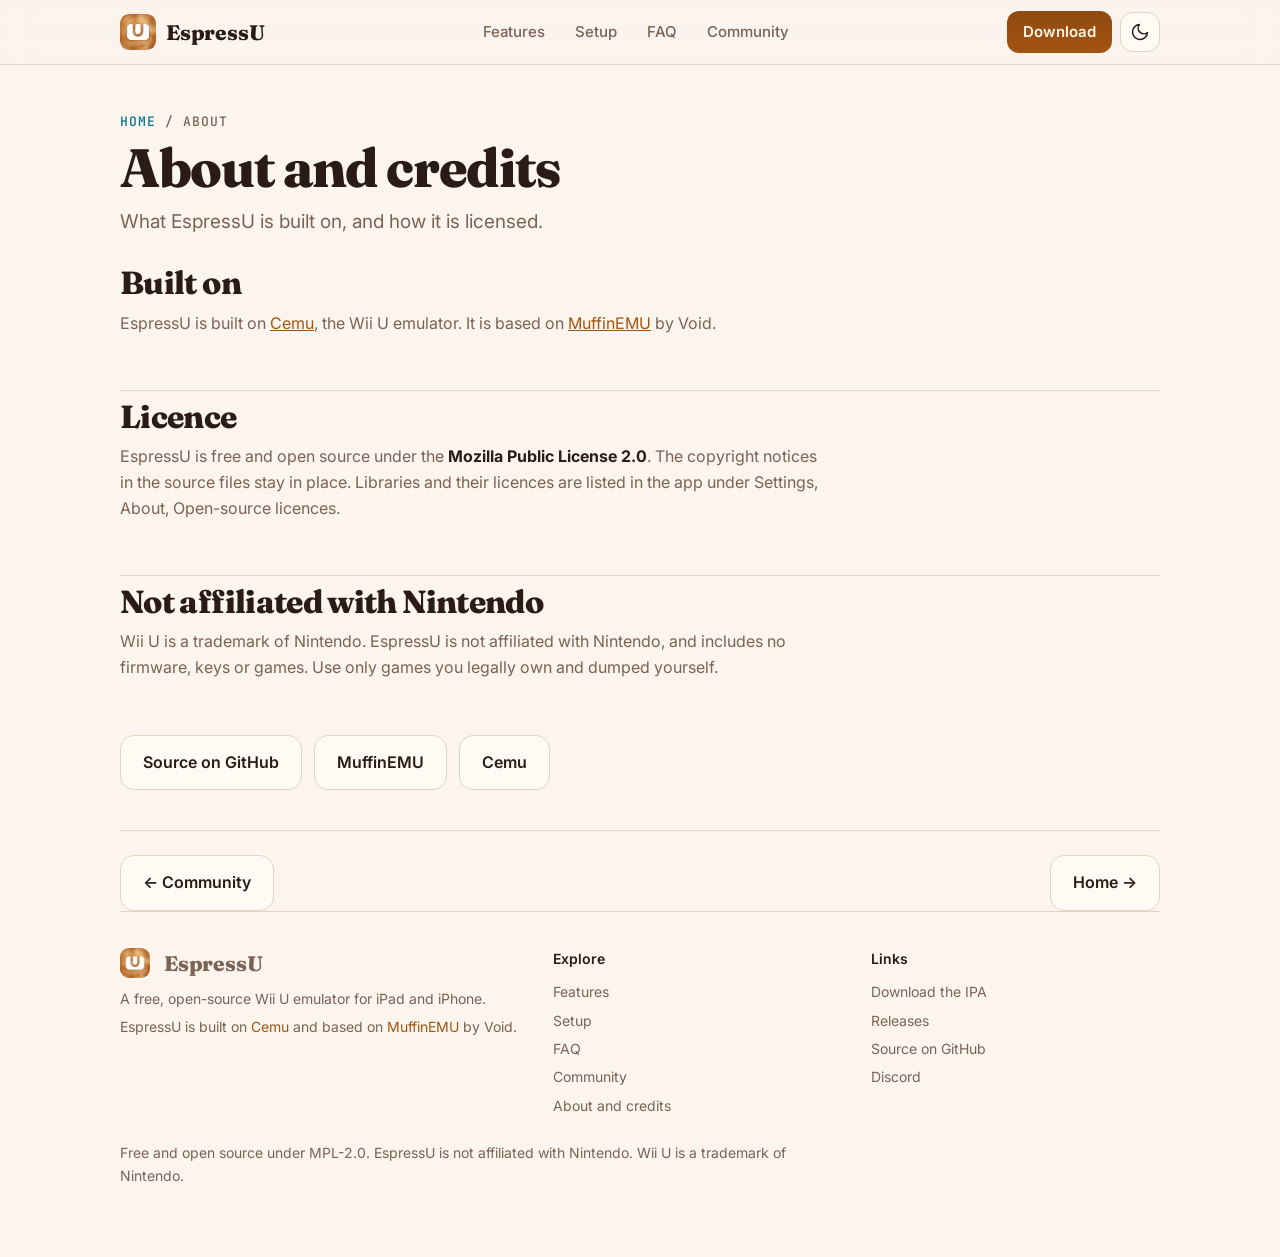
==== about.html @ 50a2adeb "EspressU website: six static pages Co-authored-by: Void <muffinemu.dev@gmail.com>" ====
<!doctype html>
<html lang="en">
<head>
<meta charset="utf-8">
<meta name="viewport" content="width=device-width, initial-scale=1, viewport-fit=cover">
<title>About and credits - EspressU</title>
<link rel="icon" href="assets/icon.png">
<meta name="description" content="What EspressU is built on, its licence, and credits.">
<meta property="og:title" content="About and credits - EspressU"><meta property="og:description" content="What EspressU is built on, its licence, and credits."><meta property="og:image" content="assets/icon.png"><meta property="og:image:alt" content="The EspressU app icon: a white Wii U logo on a swirl of coffee crema">
<link rel="preconnect" href="https://fonts.googleapis.com"><link rel="preconnect" href="https://fonts.gstatic.com" crossorigin>
<link href="https://fonts.googleapis.com/css2?family=Fraunces:opsz,wght@9..144,600;9..144,800&family=Inter:wght@400;500;600&family=JetBrains+Mono:wght@500&display=swap" rel="stylesheet">
<link rel="stylesheet" href="assets/style.css">
<script>try{var t=localStorage.getItem('espressu-theme');if(t)document.documentElement.setAttribute('data-theme',t)}catch(e){}</script>
</head>
<body>
<a class="skip" href="#main">Skip to content</a>
<header class="bar">
  <div class="bar-in">
    <a class="brand" href="index.html" aria-label="EspressU home"><img src="assets/icon.png" width="36" height="36" alt="">EspressU</a>
    <nav class="main" id="nav" aria-label="Main"><a href="features.html">Features</a><a href="setup.html">Setup</a><a href="faq.html">FAQ</a><a href="community.html">Community</a></nav>
    <div class="tools">
      <a class="get" href="https://github.com/EspressU/EspressU-Emu/releases/download/v1.0/EspressU-1.0.ipa" download>Download</a>
      <button class="icon-btn" id="theme" type="button" aria-label="Switch light or dark theme" title="Theme"><svg viewBox="0 0 24 24" width="20" height="20" fill="none" stroke="currentColor" stroke-width="1.8" stroke-linecap="round" stroke-linejoin="round" aria-hidden="true"><path d="M21 12.8A9 9 0 1 1 11.2 3a7 7 0 0 0 9.8 9.8z"/></svg></button>
      <button class="icon-btn burger" id="burger" type="button" aria-label="Open menu" aria-expanded="false" aria-controls="nav"><svg viewBox="0 0 24 24" width="20" height="20" fill="none" stroke="currentColor" stroke-width="1.8" stroke-linecap="round" stroke-linejoin="round" aria-hidden="true"><path d="M4 7h16M4 12h16M4 17h16"/></svg></button>
    </div>
  </div>
  <div class="progress" id="progress"></div>
</header>
<div class="wrap">
<main id="main">
<div class="page-hero"><div class="crumb"><a href="index.html">Home</a> / About</div><h1>About and credits</h1><p class="lead" style="margin:0">What EspressU is built on, and how it is licensed.</p></div>
<div class="prose"><section class="block" style="border:0;padding-top:0"><h2>Built on</h2>
<p>EspressU is built on <a href="https://github.com/cemu-project/Cemu" style="color:var(--crema)">Cemu</a>, the Wii U emulator. It is based on <a href="https://github.com/MuffinEMU/Muffin-EMU" style="color:var(--crema)">MuffinEMU</a> by Void.</p></section>
<section class="block"><h2>Licence</h2>
<p>EspressU is free and open source under the <strong>Mozilla Public License 2.0</strong>. The copyright notices in the source files stay in place. Libraries and their licences are listed in the app under Settings, About, Open-source licences.</p></section>
<section class="block"><h2>Not affiliated with Nintendo</h2>
<p>Wii U is a trademark of Nintendo. EspressU is not affiliated with Nintendo, and includes no firmware, keys or games. Use only games you legally own and dumped yourself.</p></section>
<div class="cta"><a class="btn alt" href="https://github.com/EspressU/EspressU-Emu">Source on GitHub</a><a class="btn alt" href="https://github.com/MuffinEMU/Muffin-EMU">MuffinEMU</a><a class="btn alt" href="https://github.com/cemu-project/Cemu">Cemu</a></div>
<div class="next"><a class="btn alt" href="community.html">&larr; Community</a><a class="btn alt" href="index.html">Home &rarr;</a></div></div>
</main>
<footer>
  <div class="foot-grid">
    <div><a class="brand" href="index.html" style="margin-bottom:10px"><img src="assets/icon.png" width="30" height="30" alt="">EspressU</a>
      <p>A free, open-source Wii U emulator for iPad and iPhone.</p>
      <p>EspressU is built on <a href="https://github.com/cemu-project/Cemu">Cemu</a> and based on <a href="https://github.com/MuffinEMU/Muffin-EMU">MuffinEMU</a> by Void.</p></div>
    <div><p class="ft">Explore</p><a href="features.html">Features</a><a href="setup.html">Setup</a><a href="faq.html">FAQ</a><a href="community.html">Community</a><a href="about.html">About and credits</a></div>
    <div><p class="ft">Links</p><a href="https://github.com/EspressU/EspressU-Emu/releases/download/v1.0/EspressU-1.0.ipa" download>Download the IPA</a><a href="https://github.com/EspressU/EspressU-Emu/releases">Releases</a><a href="https://github.com/EspressU/EspressU-Emu">Source on GitHub</a><a href="https://discord.gg/HPRJGXTEt8">Discord</a></div>
  </div>
  <p style="margin-top:22px">Free and open source under MPL-2.0. EspressU is not affiliated with Nintendo. Wii U is a trademark of Nintendo.</p>
</footer>
</div>
<a class="icon-btn top" id="totop" href="#main" aria-label="Back to top"><svg viewBox="0 0 24 24" width="20" height="20" fill="none" stroke="currentColor" stroke-width="1.8" stroke-linecap="round" stroke-linejoin="round" aria-hidden="true"><path d="M6 15l6-6 6 6"/></svg></a>
<div class="toast" id="toast" role="status" aria-live="polite"></div>
<script src="assets/site.js"></script>
</body>
</html>
---- assets/style.css ----
:root{
  --bg:#1a1210; --bg2:#231916; --card:#2b201c; --line:#3d2e28;
  --fg:#f6ece3; --muted:#bfa99b; --crema:#e8a766; --crema2:#f4c48d; --blue:#35c3f0; --blue-d:#0b2a36;
  --glass:rgba(26,18,16,.78); --radius:18px; --ok:#7bd88f; --on:#2a1608;
}
@media (prefers-color-scheme: light){
  :root:not([data-theme="dark"]){
    --bg:#fbf5ee; --bg2:#f3e8db; --card:#fffaf4; --line:#e4d3c1;
    --fg:#2a1b14; --muted:#7a6254; --crema:#a35512; --crema2:#8f4a10; --blue:#08708f; --blue-d:#dff4fb;
    --glass:rgba(251,245,238,.82); --ok:#1f8a3b; --on:#fff6ea;
  }
}
:root[data-theme="light"]{
  --bg:#fbf5ee; --bg2:#f3e8db; --card:#fffaf4; --line:#e4d3c1;
  --fg:#2a1b14; --muted:#7a6254; --crema:#a35512; --crema2:#8f4a10; --blue:#08708f; --blue-d:#dff4fb;
  --glass:rgba(251,245,238,.82); --ok:#1f8a3b; --on:#fff6ea;
}
*{box-sizing:border-box}
html{scroll-behavior:smooth;scroll-padding-top:84px}
@media (prefers-reduced-motion: reduce){html{scroll-behavior:auto}*{animation:none!important;transition:none!important}}
body{margin:0;background:var(--bg);color:var(--fg);font:16px/1.6 Inter,system-ui,sans-serif;
  padding-left:max(16px,env(safe-area-inset-left,0px));padding-right:max(16px,env(safe-area-inset-right,0px));}
a{color:inherit}
:focus-visible{outline:3px solid var(--blue);outline-offset:3px;border-radius:8px}
.wrap{max-width:1040px;margin:0 auto}
.skip{position:absolute;left:-999px;top:8px;background:var(--crema);color:var(--on);padding:8px 14px;border-radius:10px;z-index:50}
.skip:focus{left:8px}

/* header */
.bar{position:sticky;top:0;z-index:40;margin:0 calc(50% - 50vw);padding:0 max(16px,calc(50vw - 520px));background:var(--glass);
  backdrop-filter:saturate(1.4) blur(14px);-webkit-backdrop-filter:saturate(1.4) blur(14px);border-bottom:1px solid var(--line)}
.bar-in{display:flex;align-items:center;justify-content:space-between;gap:12px;height:64px}
.progress{position:absolute;left:0;bottom:-1px;height:2px;width:0;background:linear-gradient(90deg,var(--blue),var(--crema))}
.brand{display:flex;align-items:center;gap:10px;font:800 21px Fraunces,Georgia,serif;text-decoration:none;letter-spacing:-.01em}
.brand img{border-radius:9px}
nav.main{display:flex;gap:4px;align-items:center}
nav.main a{padding:8px 13px;border-radius:999px;text-decoration:none;color:var(--muted);font-weight:500;font-size:15px;transition:background .15s,color .15s}
nav.main a:hover{background:var(--bg2);color:var(--fg)}
nav.main a[aria-current="true"]{background:var(--bg2);color:var(--fg)}
.tools{display:flex;gap:8px;align-items:center}
.icon-btn{width:40px;height:40px;border-radius:12px;border:1px solid var(--line);background:var(--card);color:var(--fg);display:grid;place-items:center;cursor:pointer}
.icon-btn:hover{border-color:var(--blue)}
.burger{display:none}
.get{display:inline-flex;align-items:center;padding:9px 16px;border-radius:12px;font-weight:600;font-size:15px;text-decoration:none;
  background:linear-gradient(180deg,var(--crema2),var(--crema));color:var(--on)}
.get:hover{filter:brightness(1.06)}

/* hero */
.hero{display:grid;grid-template-columns:1.1fr .9fr;gap:40px;align-items:center;padding:56px 0 64px}
.hero>*{min-width:0}
.eyebrow{font:500 13px 'JetBrains Mono',monospace;letter-spacing:.12em;text-transform:uppercase;color:var(--blue)}
h1{font:800 clamp(38px,6.4vw,68px)/1.02 Fraunces,Georgia,serif;letter-spacing:-.025em;margin:14px 0 18px;text-wrap:balance}
h1 em{font-style:normal;color:var(--crema)}
.lead{font-size:19px;color:var(--muted);max-width:34em;margin:0 0 26px}
.cta{display:flex;gap:12px;flex-wrap:wrap}
.btn{display:inline-flex;align-items:center;gap:8px;padding:14px 22px;border-radius:14px;font-weight:600;text-decoration:none;border:1px solid var(--line);cursor:pointer;font:inherit;font-weight:600;color:inherit;background:none}
.btn.main{background:linear-gradient(180deg,var(--crema2),var(--crema));color:var(--on);border-color:transparent;box-shadow:0 10px 30px -12px var(--crema)}
.btn.main:hover{filter:brightness(1.06)}
.btn.alt{background:var(--card)}
.btn.alt:hover{border-color:var(--blue)}
.pills{display:flex;gap:8px;flex-wrap:wrap;margin-top:24px}
.pill{font:500 13px 'JetBrains Mono',monospace;padding:6px 12px;border-radius:999px;background:var(--bg2);border:1px solid var(--line);color:var(--muted)}
.art{position:relative;aspect-ratio:1/1;max-width:100%;display:grid;place-items:center}
.art::before{content:"";position:absolute;inset:4%;border-radius:50%;background:radial-gradient(circle,var(--blue-d),transparent 68%)}
.art img{position:relative;width:70%;height:auto;border-radius:22%;box-shadow:0 30px 80px -20px rgba(232,167,102,.55);transition:transform .4s}
.art:hover img{transform:rotate(-3deg) scale(1.03)}

/* quick path */
.quick{display:grid;grid-template-columns:repeat(3,1fr);gap:12px;margin:0 0 8px}
.quick a{display:flex;gap:14px;align-items:center;padding:16px 18px;border:1px solid var(--line);border-radius:var(--radius);background:var(--card);text-decoration:none;transition:border-color .15s,transform .15s}
.quick a:hover{border-color:var(--blue);transform:translateY(-2px)}
.quick b{font-weight:600}
.quick span span{display:block;color:var(--muted);font-size:14px}
.quick .num{display:grid;color:var(--on)}
.num{flex:none;width:36px;height:36px;border-radius:50%;background:var(--crema);color:var(--on);display:grid;place-items:center;font:800 16px Fraunces,serif}

section{padding:60px 0;border-top:1px solid var(--line)}
section.first{border-top:0}
h2{font:800 clamp(28px,4.5vw,40px)/1.1 Fraunces,Georgia,serif;letter-spacing:-.02em;margin:0 0 10px;text-wrap:balance}
.sub{color:var(--muted);margin:0 0 30px;max-width:40em}
.grid{display:grid;grid-template-columns:repeat(auto-fit,minmax(230px,1fr));gap:16px}
.card{background:var(--card);border:1px solid var(--line);border-radius:var(--radius);padding:22px}
.card h3,.card h2{margin:0 0 6px;font:600 18px Inter,sans-serif;letter-spacing:0}
.card p{margin:0;color:var(--muted);font-size:15px}
.ico{width:44px;height:44px;border-radius:12px;display:grid;place-items:center;background:var(--blue-d);color:var(--blue);margin-bottom:14px}
.note{margin-top:22px;padding:16px 20px;border-radius:var(--radius);background:var(--blue-d);border:1px solid var(--line);font-size:15px}

/* setup checklist */
.setup-head{display:flex;align-items:end;justify-content:space-between;gap:16px;flex-wrap:wrap;margin-bottom:6px}
.meter{display:flex;align-items:center;gap:12px;color:var(--muted);font-size:14px}
.meter-bar{width:160px;height:8px;border-radius:99px;background:var(--bg2);overflow:hidden;border:1px solid var(--line)}
.meter-bar i{display:block;height:100%;width:0;background:linear-gradient(90deg,var(--blue),var(--ok));transition:width .3s}
ol.steps{list-style:none;margin:0;padding:0;display:grid;gap:12px}
ol.steps li{background:var(--card);border:1px solid var(--line);border-radius:var(--radius);padding:16px 18px;display:grid;grid-template-columns:auto 1fr auto;gap:14px;align-items:center;transition:border-color .2s,opacity .2s}
ol.steps li.done{opacity:.62;border-color:var(--ok)}
ol.steps li.done .t{text-decoration:line-through;text-decoration-color:var(--muted)}
.chk{appearance:none;width:30px;height:30px;border-radius:50%;border:2px solid var(--line);background:var(--bg2);cursor:pointer;display:grid;place-items:center;margin:0;flex:none}
.chk:checked{background:var(--ok);border-color:var(--ok)}
.chk:checked::after{content:"";width:8px;height:14px;border:solid #0d2514;border-width:0 3px 3px 0;transform:rotate(45deg) translate(-1px,-1px)}
.steps .t{font-weight:600;display:block}
.steps .d{color:var(--muted);font-size:15px}
.steps .act{display:flex;gap:8px;flex-wrap:wrap;justify-content:flex-end}
.mini{padding:8px 14px;border-radius:10px;border:1px solid var(--line);background:var(--bg2);font-weight:600;font-size:14px;text-decoration:none;color:inherit;cursor:pointer;font-family:inherit}
.mini:hover{border-color:var(--blue)}
.mini.dl{background:linear-gradient(180deg,var(--crema2),var(--crema));color:var(--on);border-color:transparent}
.reset{background:none;border:0;color:var(--muted);text-decoration:underline;cursor:pointer;font:inherit;font-size:14px;padding:0}

/* themes */
.chips{display:flex;flex-wrap:wrap;gap:8px}
.chip{padding:7px 14px;border-radius:999px;background:var(--card);border:1px solid var(--line);font-size:14px}

/* faq */
details{background:var(--card);border:1px solid var(--line);border-radius:var(--radius);padding:0 20px;margin-bottom:10px}
details[open]{border-color:var(--blue)}
summary{cursor:pointer;padding:16px 0;font-weight:600;list-style:none;display:flex;justify-content:space-between;gap:16px;align-items:center}
summary::-webkit-details-marker{display:none}
summary::after{content:"+";font:600 22px Inter;color:var(--blue);transition:transform .2s}
details[open] summary::after{transform:rotate(45deg)}
details p{margin:0 0 16px;color:var(--muted)}

.community{display:grid;grid-template-columns:1fr auto;gap:24px;align-items:center;background:var(--card);border:1px solid var(--line);border-radius:24px;padding:32px}
.community>*{min-width:0}
footer{padding:36px 0 64px;border-top:1px solid var(--line);color:var(--muted);font-size:14px}
footer p{margin:6px 0;max-width:48em}
footer a{color:var(--crema)}
.top{position:fixed;right:max(16px,env(safe-area-inset-right,0px));bottom:max(16px,env(safe-area-inset-bottom,0px));opacity:0;pointer-events:none;transition:opacity .2s;z-index:30}
.top.show{opacity:1;pointer-events:auto}
.toast{position:fixed;left:50%;bottom:24px;transform:translateX(-50%) translateY(20px);background:var(--fg);color:var(--bg);padding:10px 18px;border-radius:12px;font-size:14px;opacity:0;transition:.2s;z-index:60;pointer-events:none}
.toast.show{opacity:1;transform:translateX(-50%)}

@media (max-width:820px){
  nav.main{position:absolute;left:0;right:0;top:64px;flex-direction:column;align-items:stretch;padding:10px max(16px,env(safe-area-inset-left,0px)) 14px;background:var(--bg);border-bottom:1px solid var(--line);display:none}
  nav.main.open{display:flex}
  nav.main a{padding:12px 14px;font-size:16px}
  .burger{display:grid}
  .get{display:none}
  .hero{grid-template-columns:1fr;padding:32px 0 44px}
  .art{max-width:240px;margin:0 auto;order:-1}
  .quick{grid-template-columns:1fr}
  .community{grid-template-columns:1fr}
  ol.steps li{grid-template-columns:auto 1fr}
  ol.steps .act{grid-column:1/-1;justify-content:flex-start}
}

/* inner pages */
.page-hero{padding:48px 0 28px}
.crumb{font:500 13px 'JetBrains Mono',monospace;letter-spacing:.08em;text-transform:uppercase;color:var(--muted);margin-bottom:10px}
.crumb a{color:var(--blue);text-decoration:none}
.page-hero h1{font-size:clamp(34px,5.4vw,54px);margin:6px 0 12px}
.split{display:grid;grid-template-columns:220px 1fr;gap:40px;align-items:start}
.split>*{min-width:0}
.toc{position:sticky;top:90px;display:grid;gap:2px;font-size:15px}
.toc a{padding:7px 12px;border-radius:10px;color:var(--muted);text-decoration:none;border-left:2px solid var(--line)}
.toc a:hover{color:var(--fg);background:var(--bg2)}
.toc a[aria-current="true"]{color:var(--fg);border-left-color:var(--crema);background:var(--bg2)}
.block{padding:8px 0 40px}
.block h2{font-size:clamp(24px,3.4vw,32px);margin:0 0 10px}
.prose p{max-width:44em;color:var(--muted);margin:0 0 14px}
.prose ul{color:var(--muted);padding-left:20px;max-width:44em}
.prose li{margin:6px 0}
.prose strong{color:var(--fg)}
.cards3{display:grid;grid-template-columns:repeat(auto-fit,minmax(260px,1fr));gap:16px;margin:18px 0}
.next{display:flex;justify-content:space-between;gap:12px;flex-wrap:wrap;margin-top:40px;padding-top:24px;border-top:1px solid var(--line)}
.search{width:100%;max-width:460px;padding:12px 16px;border-radius:14px;border:1px solid var(--line);background:var(--card);color:var(--fg);font:inherit;margin-bottom:20px}
.empty{color:var(--muted);display:none}
.kbd{font:500 13px 'JetBrains Mono',monospace;background:var(--bg2);border:1px solid var(--line);border-radius:6px;padding:1px 7px}
.foot-grid{display:grid;grid-template-columns:1.4fr 1fr 1fr;gap:28px;align-items:start}
.foot-grid .ft{margin:0 0 8px;color:var(--fg);font-size:14px;font-weight:600}
.foot-grid a{display:block;color:var(--muted);text-decoration:none;padding:3px 0}
.foot-grid a:hover{color:var(--crema)}
.foot-grid p a{display:inline;padding:0;color:var(--crema)}
.foot-grid .brand{display:flex;padding:0;gap:14px}
@media (max-width:820px){.split{grid-template-columns:1fr}.toc{position:static;grid-auto-flow:column;overflow-x:auto;gap:6px}.toc a{border-left:0;border-bottom:2px solid var(--line);white-space:nowrap}.foot-grid{grid-template-columns:1fr}}
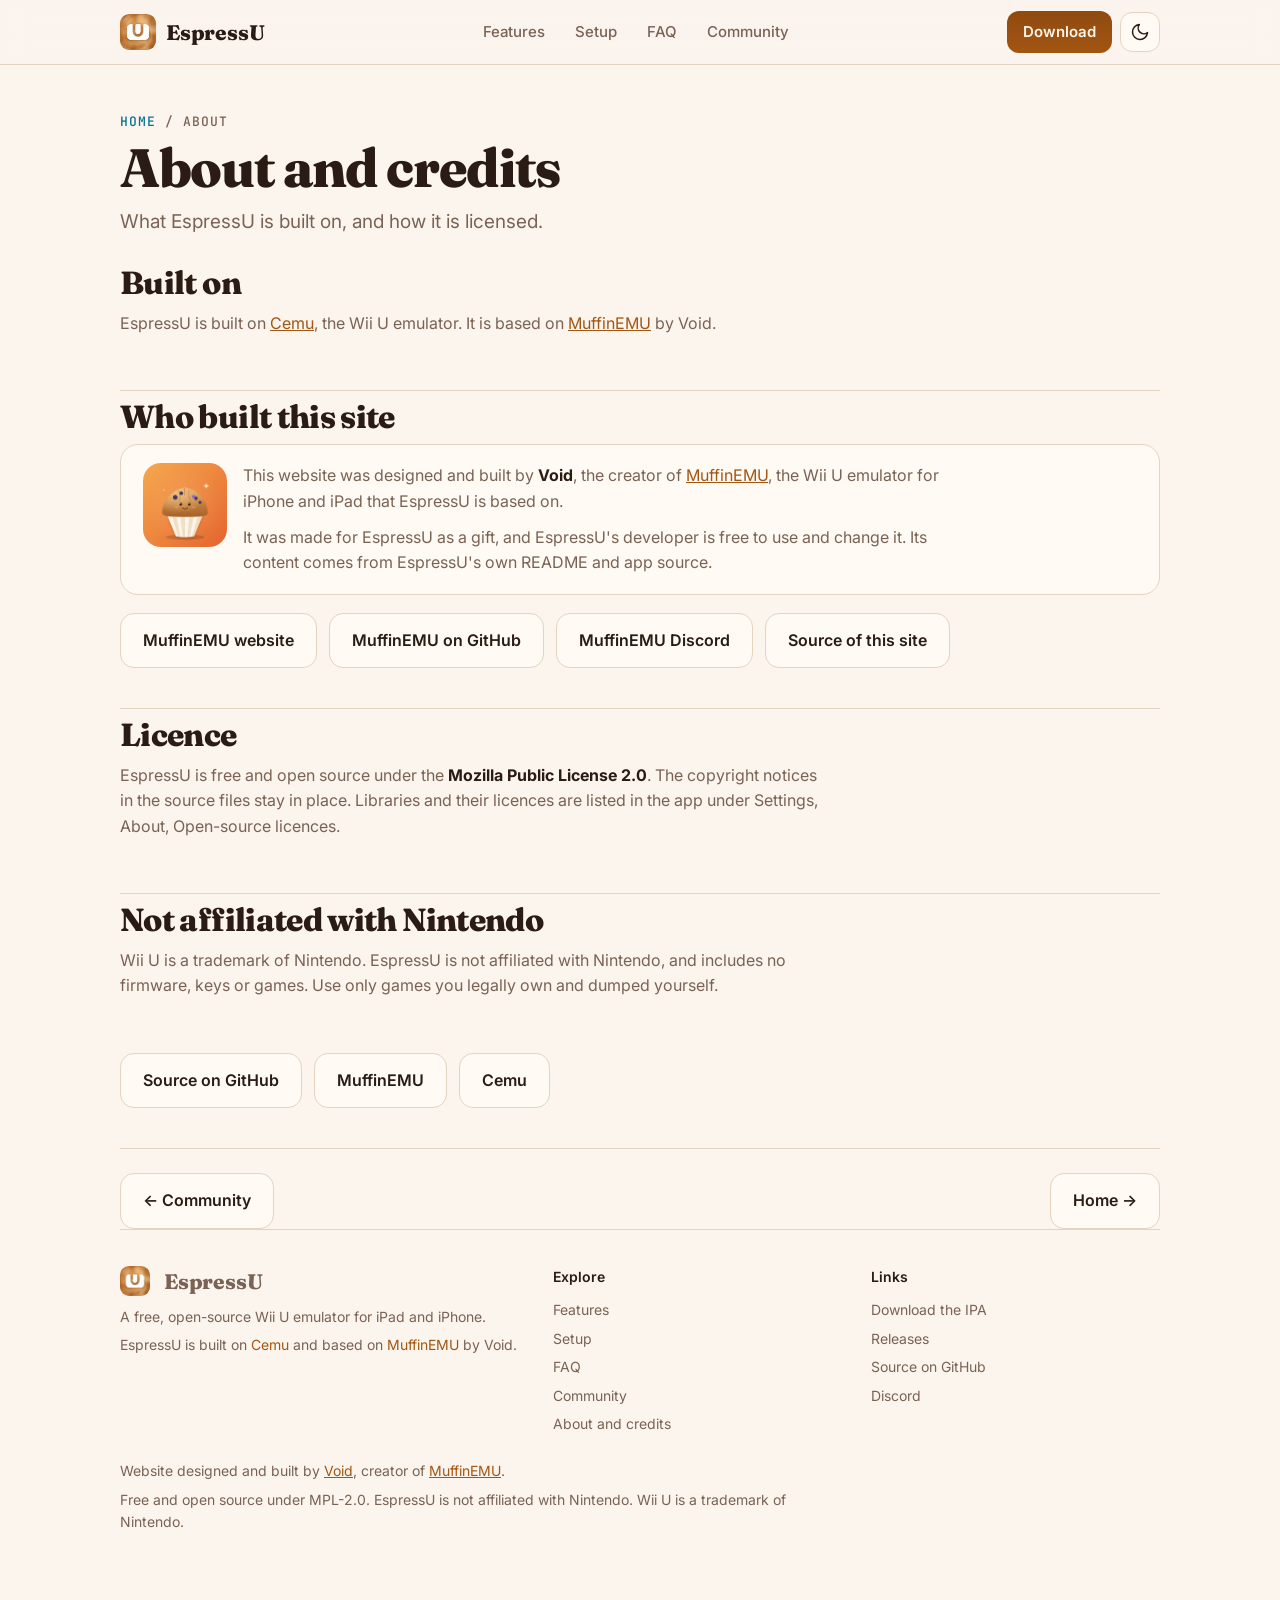
==== commit 8598ead2: "Add a 'Who built this site' section, a byline on the home page, and a footer credit Co-authored-by: " ====
--- a/about.html
+++ b/about.html
@@ -6,6 +6,7 @@
 <title>About and credits - EspressU</title>
 <link rel="icon" href="assets/icon.png">
 <meta name="description" content="What EspressU is built on, its licence, and credits.">
+<meta name="author" content="Void (MuffinEMU)">
 <meta property="og:title" content="About and credits - EspressU"><meta property="og:description" content="What EspressU is built on, its licence, and credits."><meta property="og:image" content="assets/icon.png"><meta property="og:image:alt" content="The EspressU app icon: a white Wii U logo on a swirl of coffee crema">
 <link rel="preconnect" href="https://fonts.googleapis.com"><link rel="preconnect" href="https://fonts.gstatic.com" crossorigin>
 <link href="https://fonts.googleapis.com/css2?family=Fraunces:opsz,wght@9..144,600;9..144,800&family=Inter:wght@400;500;600&family=JetBrains+Mono:wght@500&display=swap" rel="stylesheet">
@@ -31,6 +32,11 @@
 <div class="page-hero"><div class="crumb"><a href="index.html">Home</a> / About</div><h1>About and credits</h1><p class="lead" style="margin:0">What EspressU is built on, and how it is licensed.</p></div>
 <div class="prose"><section class="block" style="border:0;padding-top:0"><h2>Built on</h2>
 <p>EspressU is built on <a href="https://github.com/cemu-project/Cemu" style="color:var(--crema)">Cemu</a>, the Wii U emulator. It is based on <a href="https://github.com/MuffinEMU/Muffin-EMU" style="color:var(--crema)">MuffinEMU</a> by Void.</p></section>
+<section class="block" id="built-by"><h2>Who built this site</h2>
+<div class="byline big"><img src="assets/muffinemu.png" width="84" height="84" alt="The MuffinEMU icon, a smiling muffin"><div>
+<p>This website was designed and built by <strong>Void</strong>, the creator of <a href="https://github.com/MuffinEMU/Muffin-EMU" style="color:var(--crema)">MuffinEMU</a>, the Wii U emulator for iPhone and iPad that EspressU is based on.</p>
+<p>It was made for EspressU as a gift, and EspressU's developer is free to use and change it. Its content comes from EspressU's own README and app source.</p></div></div>
+<div class="cta"><a class="btn alt" href="https://muffinemu.github.io/MuffinEMU/">MuffinEMU website</a><a class="btn alt" href="https://github.com/MuffinEMU/Muffin-EMU">MuffinEMU on GitHub</a><a class="btn alt" href="https://muffinemu.github.io/MuffinEMU/discord.html">MuffinEMU Discord</a><a class="btn alt" href="https://github.com/MuffinEMU/EspressU-Site">Source of this site</a></div></section>
 <section class="block"><h2>Licence</h2>
 <p>EspressU is free and open source under the <strong>Mozilla Public License 2.0</strong>. The copyright notices in the source files stay in place. Libraries and their licences are listed in the app under Settings, About, Open-source licences.</p></section>
 <section class="block"><h2>Not affiliated with Nintendo</h2>
@@ -46,7 +52,8 @@
     <div><p class="ft">Explore</p><a href="features.html">Features</a><a href="setup.html">Setup</a><a href="faq.html">FAQ</a><a href="community.html">Community</a><a href="about.html">About and credits</a></div>
     <div><p class="ft">Links</p><a href="https://github.com/EspressU/EspressU-Emu/releases/download/v1.0/EspressU-1.0.ipa" download>Download the IPA</a><a href="https://github.com/EspressU/EspressU-Emu/releases">Releases</a><a href="https://github.com/EspressU/EspressU-Emu">Source on GitHub</a><a href="https://discord.gg/HPRJGXTEt8">Discord</a></div>
   </div>
-  <p style="margin-top:22px">Free and open source under MPL-2.0. EspressU is not affiliated with Nintendo. Wii U is a trademark of Nintendo.</p>
+  <p style="margin-top:22px">Website designed and built by <a href="about.html#built-by">Void</a>, creator of <a href="https://github.com/MuffinEMU/Muffin-EMU">MuffinEMU</a>.</p>
+  <p>Free and open source under MPL-2.0. EspressU is not affiliated with Nintendo. Wii U is a trademark of Nintendo.</p>
 </footer>
 </div>
 <a class="icon-btn top" id="totop" href="#main" aria-label="Back to top"><svg viewBox="0 0 24 24" width="20" height="20" fill="none" stroke="currentColor" stroke-width="1.8" stroke-linecap="round" stroke-linejoin="round" aria-hidden="true"><path d="M6 15l6-6 6 6"/></svg></a>
--- a/assets/style.css
+++ b/assets/style.css
@@ -171,3 +171,13 @@
 .foot-grid p a{display:inline;padding:0;color:var(--crema)}
 .foot-grid .brand{display:flex;padding:0;gap:14px}
 @media (max-width:820px){.split{grid-template-columns:1fr}.toc{position:static;grid-auto-flow:column;overflow-x:auto;gap:6px}.toc a{border-left:0;border-bottom:2px solid var(--line);white-space:nowrap}.foot-grid{grid-template-columns:1fr}}
+
+.byline{display:flex;gap:16px;align-items:center;padding:18px 22px;border:1px solid var(--line);border-radius:var(--radius);background:var(--card)}
+.byline img{border-radius:14px;flex:none}
+.byline p{margin:0;color:var(--muted)}
+.byline strong{color:var(--fg)}
+.byline a{color:var(--crema)}
+.byline.big{align-items:flex-start;margin:6px 0 18px}
+.byline.big img{border-radius:18px}
+.byline.big p+p{margin-top:10px}
+@media (max-width:560px){.byline.big{flex-direction:column}}
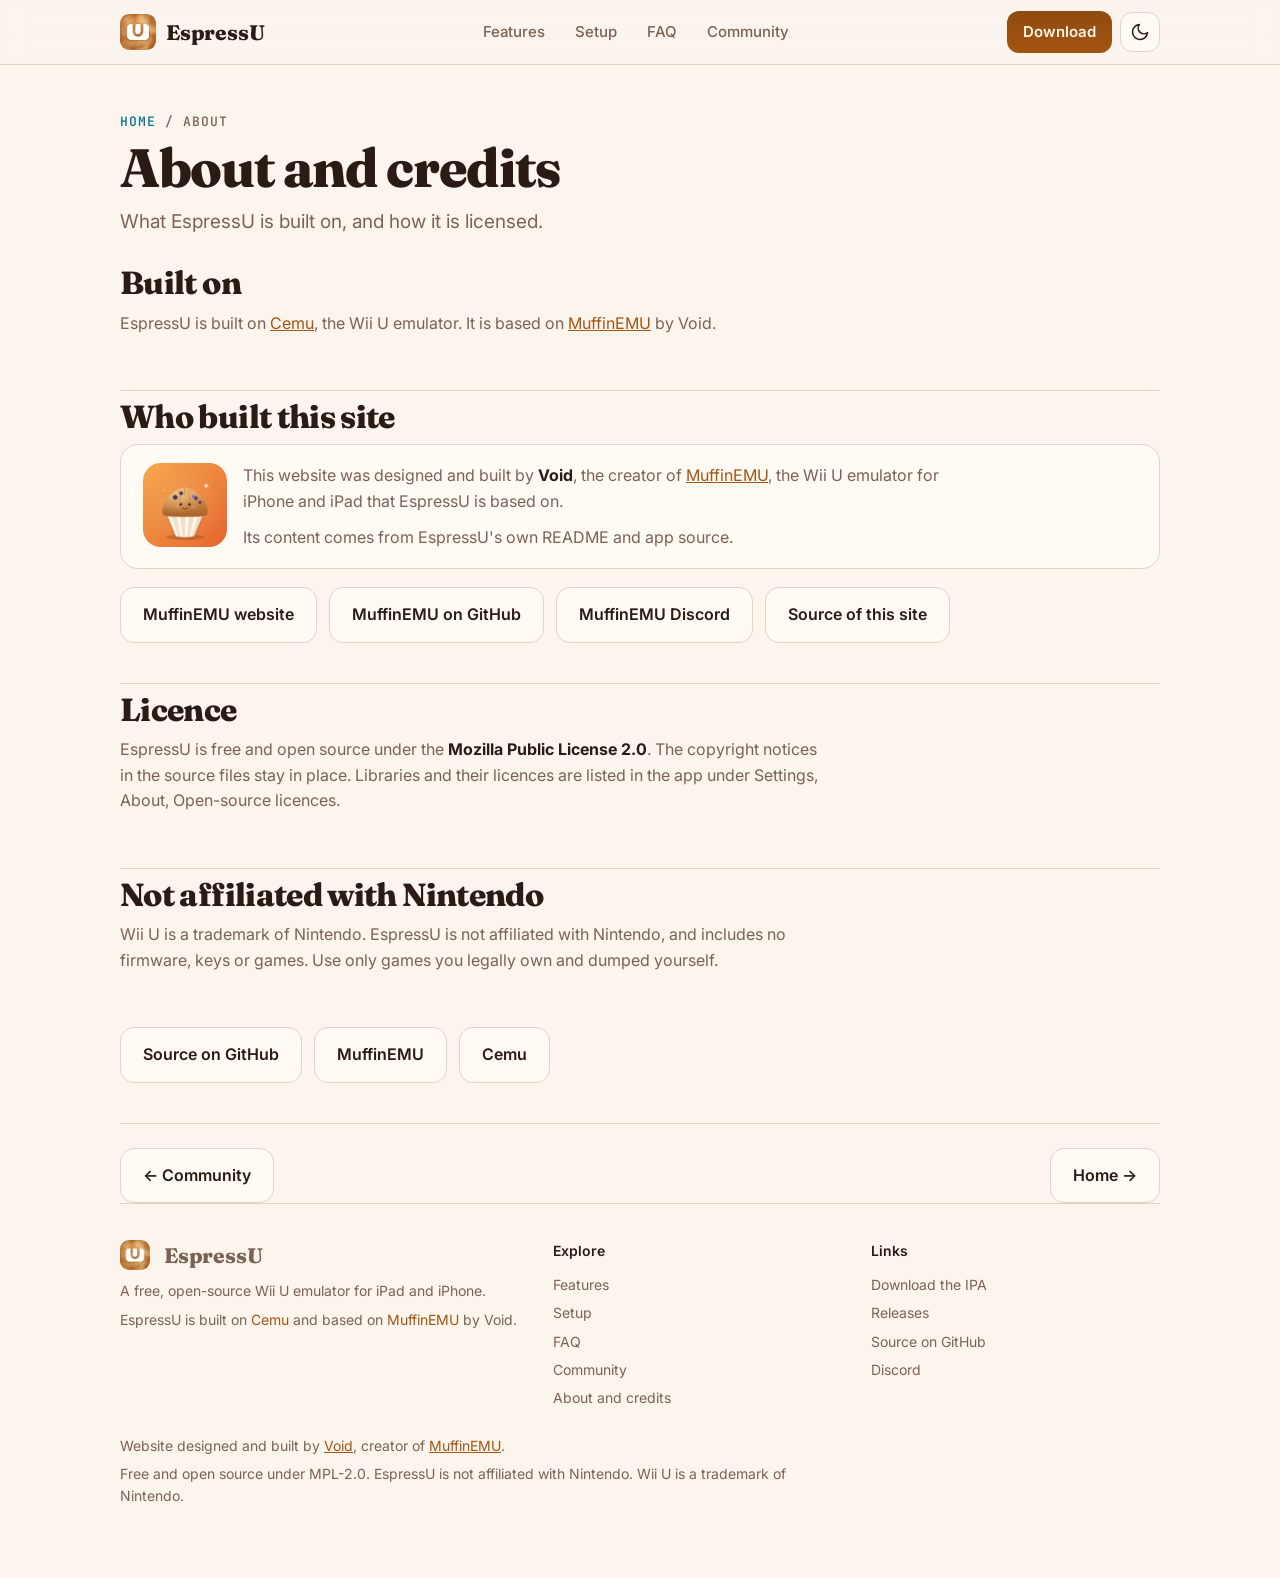
==== commit 88b2fcf4: "Remove the 'as a gift' wording Co-authored-by: Void <muffinemu.dev@gmail.com>" ====
--- a/about.html
+++ b/about.html
@@ -35,7 +35,7 @@
 <section class="block" id="built-by"><h2>Who built this site</h2>
 <div class="byline big"><img src="assets/muffinemu.png" width="84" height="84" alt="The MuffinEMU icon, a smiling muffin"><div>
 <p>This website was designed and built by <strong>Void</strong>, the creator of <a href="https://github.com/MuffinEMU/Muffin-EMU" style="color:var(--crema)">MuffinEMU</a>, the Wii U emulator for iPhone and iPad that EspressU is based on.</p>
-<p>It was made for EspressU as a gift, and EspressU's developer is free to use and change it. Its content comes from EspressU's own README and app source.</p></div></div>
+<p>Its content comes from EspressU's own README and app source.</p></div></div>
 <div class="cta"><a class="btn alt" href="https://muffinemu.github.io/MuffinEMU/">MuffinEMU website</a><a class="btn alt" href="https://github.com/MuffinEMU/Muffin-EMU">MuffinEMU on GitHub</a><a class="btn alt" href="https://muffinemu.github.io/MuffinEMU/discord.html">MuffinEMU Discord</a><a class="btn alt" href="https://github.com/MuffinEMU/EspressU-Site">Source of this site</a></div></section>
 <section class="block"><h2>Licence</h2>
 <p>EspressU is free and open source under the <strong>Mozilla Public License 2.0</strong>. The copyright notices in the source files stay in place. Libraries and their licences are listed in the app under Settings, About, Open-source licences.</p></section>
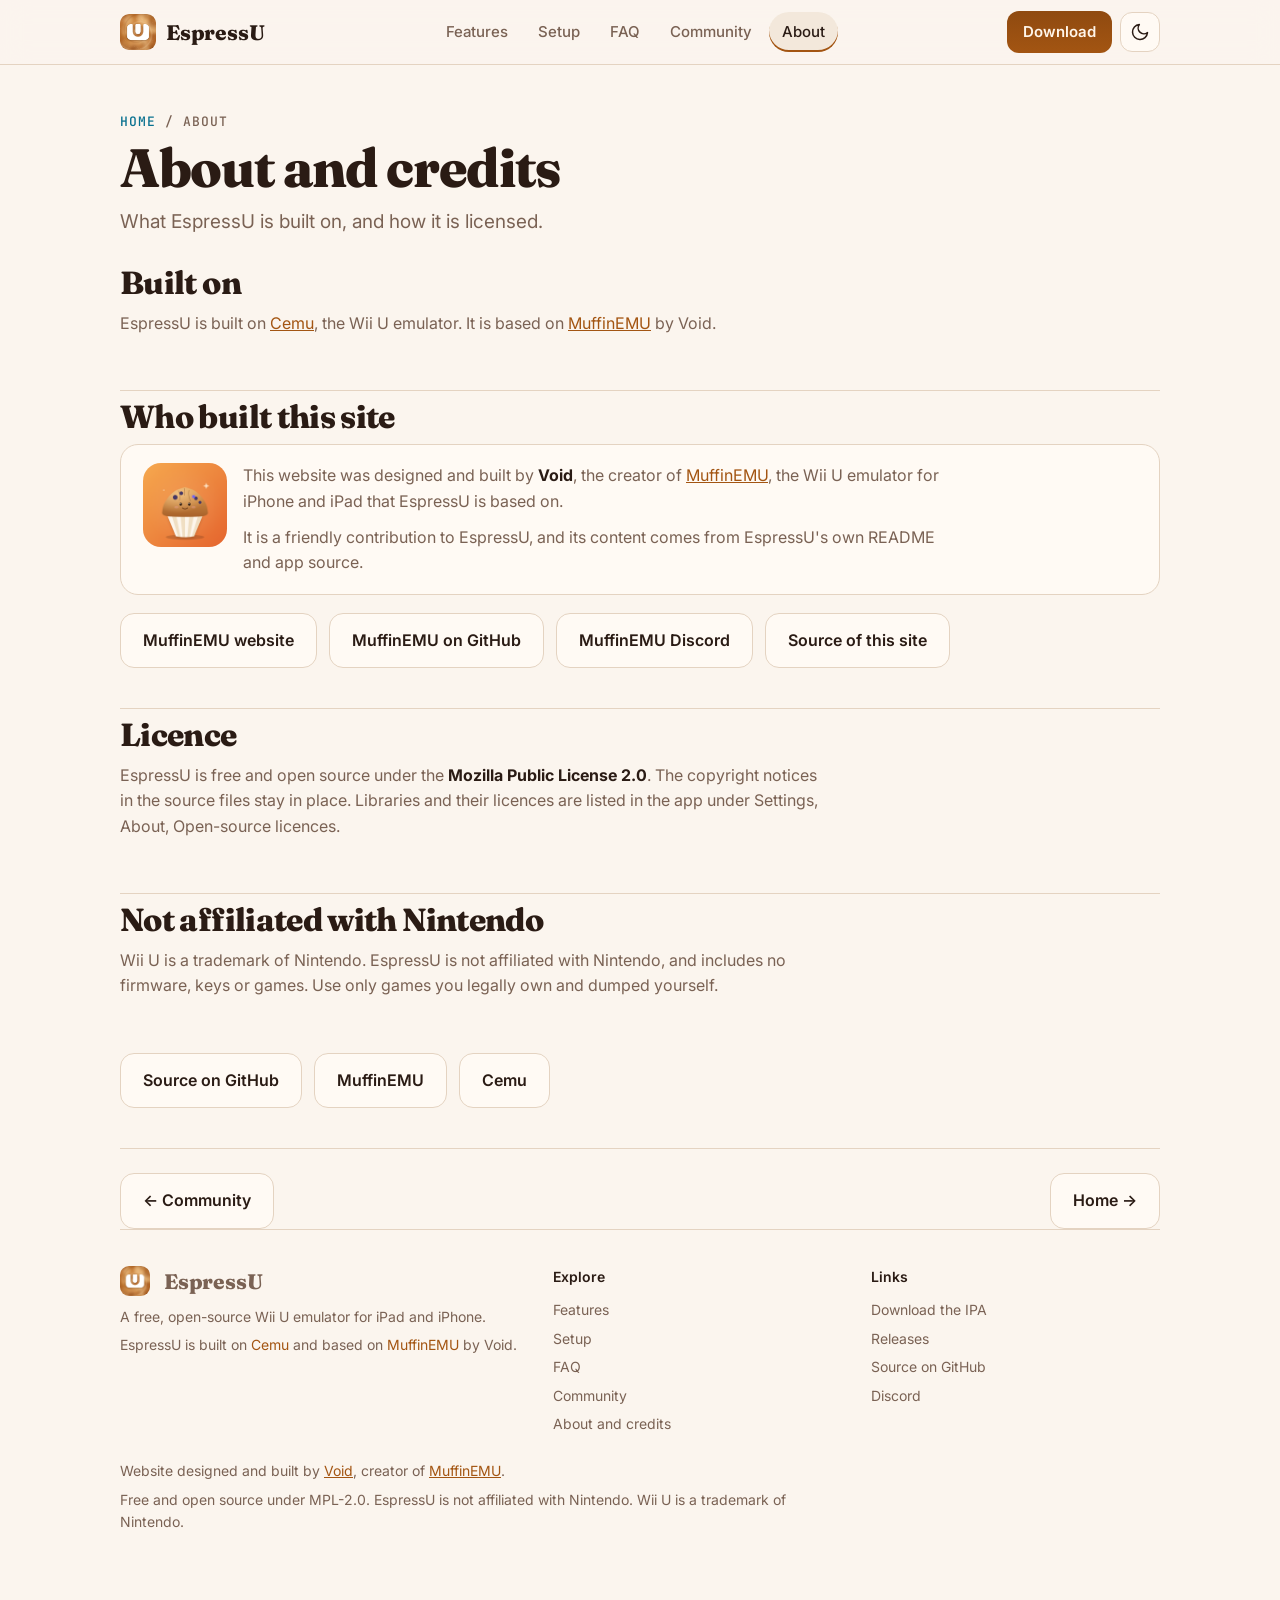
==== commit 536b83f2: "Nav: add About and mark the current page; credit as a friendly contribution Co-authored-by: Void <mu" ====
--- a/about.html
+++ b/about.html
@@ -18,7 +18,7 @@
 <header class="bar">
   <div class="bar-in">
     <a class="brand" href="index.html" aria-label="EspressU home"><img src="assets/icon.png" width="36" height="36" alt="">EspressU</a>
-    <nav class="main" id="nav" aria-label="Main"><a href="features.html">Features</a><a href="setup.html">Setup</a><a href="faq.html">FAQ</a><a href="community.html">Community</a></nav>
+    <nav class="main" id="nav" aria-label="Main"><a href="features.html">Features</a><a href="setup.html">Setup</a><a href="faq.html">FAQ</a><a href="community.html">Community</a><a href="about.html" aria-current="page">About</a></nav>
     <div class="tools">
       <a class="get" href="https://github.com/EspressU/EspressU-Emu/releases/download/v1.0/EspressU-1.0.ipa" download>Download</a>
       <button class="icon-btn" id="theme" type="button" aria-label="Switch light or dark theme" title="Theme"><svg viewBox="0 0 24 24" width="20" height="20" fill="none" stroke="currentColor" stroke-width="1.8" stroke-linecap="round" stroke-linejoin="round" aria-hidden="true"><path d="M21 12.8A9 9 0 1 1 11.2 3a7 7 0 0 0 9.8 9.8z"/></svg></button>
@@ -35,7 +35,7 @@
 <section class="block" id="built-by"><h2>Who built this site</h2>
 <div class="byline big"><img src="assets/muffinemu.png" width="84" height="84" alt="The MuffinEMU icon, a smiling muffin"><div>
 <p>This website was designed and built by <strong>Void</strong>, the creator of <a href="https://github.com/MuffinEMU/Muffin-EMU" style="color:var(--crema)">MuffinEMU</a>, the Wii U emulator for iPhone and iPad that EspressU is based on.</p>
-<p>Its content comes from EspressU's own README and app source.</p></div></div>
+<p>It is a friendly contribution to EspressU, and its content comes from EspressU's own README and app source.</p></div></div>
 <div class="cta"><a class="btn alt" href="https://muffinemu.github.io/MuffinEMU/">MuffinEMU website</a><a class="btn alt" href="https://github.com/MuffinEMU/Muffin-EMU">MuffinEMU on GitHub</a><a class="btn alt" href="https://muffinemu.github.io/MuffinEMU/discord.html">MuffinEMU Discord</a><a class="btn alt" href="https://github.com/MuffinEMU/EspressU-Site">Source of this site</a></div></section>
 <section class="block"><h2>Licence</h2>
 <p>EspressU is free and open source under the <strong>Mozilla Public License 2.0</strong>. The copyright notices in the source files stay in place. Libraries and their licences are listed in the app under Settings, About, Open-source licences.</p></section>
--- a/assets/style.css
+++ b/assets/style.css
@@ -36,7 +36,7 @@
 nav.main{display:flex;gap:4px;align-items:center}
 nav.main a{padding:8px 13px;border-radius:999px;text-decoration:none;color:var(--muted);font-weight:500;font-size:15px;transition:background .15s,color .15s}
 nav.main a:hover{background:var(--bg2);color:var(--fg)}
-nav.main a[aria-current="true"]{background:var(--bg2);color:var(--fg)}
+nav.main a[aria-current]{background:var(--bg2);color:var(--fg);box-shadow:inset 0 -2px 0 var(--crema)}
 .tools{display:flex;gap:8px;align-items:center}
 .icon-btn{width:40px;height:40px;border-radius:12px;border:1px solid var(--line);background:var(--card);color:var(--fg);display:grid;place-items:center;cursor:pointer}
 .icon-btn:hover{border-color:var(--blue)}
@@ -99,8 +99,8 @@
 .chk:checked::after{content:"";width:8px;height:14px;border:solid #0d2514;border-width:0 3px 3px 0;transform:rotate(45deg) translate(-1px,-1px)}
 .steps .t{font-weight:600;display:block}
 .steps .d{color:var(--muted);font-size:15px}
-.steps .act{display:flex;gap:8px;flex-wrap:wrap;justify-content:flex-end}
-.mini{padding:8px 14px;border-radius:10px;border:1px solid var(--line);background:var(--bg2);font-weight:600;font-size:14px;text-decoration:none;color:inherit;cursor:pointer;font-family:inherit}
+.steps .act{display:flex;gap:8px;flex-wrap:wrap;justify-content:flex-end;align-items:center;align-self:center}
+.mini{display:inline-flex;align-items:center;justify-content:center;min-height:40px;padding:8px 16px;border-radius:10px;border:1px solid var(--line);background:var(--bg2);font-weight:600;font-size:14px;text-decoration:none;color:inherit;cursor:pointer;font-family:inherit}
 .mini:hover{border-color:var(--blue)}
 .mini.dl{background:linear-gradient(180deg,var(--crema2),var(--crema));color:var(--on);border-color:transparent}
 .reset{background:none;border:0;color:var(--muted);text-decoration:underline;cursor:pointer;font:inherit;font-size:14px;padding:0}
@@ -139,7 +139,7 @@
   .quick{grid-template-columns:1fr}
   .community{grid-template-columns:1fr}
   ol.steps li{grid-template-columns:auto 1fr}
-  ol.steps .act{grid-column:1/-1;justify-content:flex-start}
+  ol.steps .act{grid-column:1/-1;justify-content:center}
 }
 
 /* inner pages */
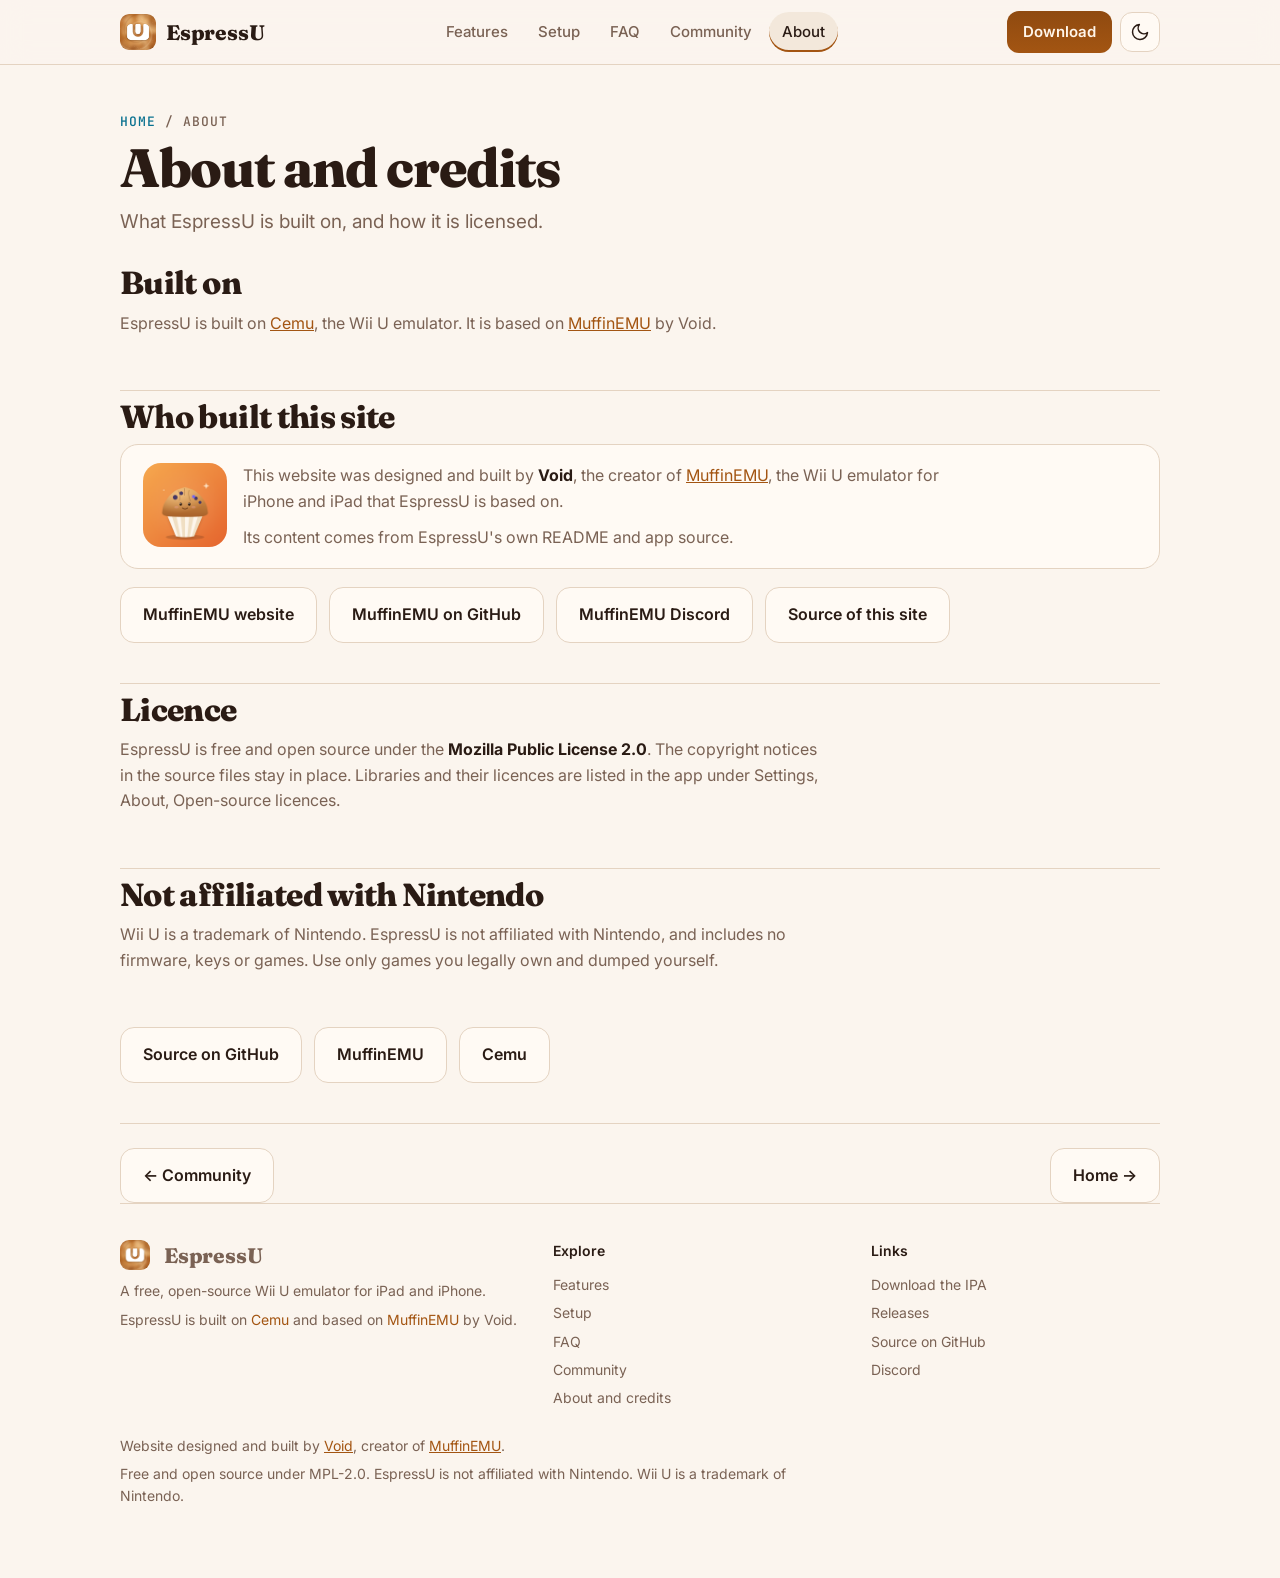
==== commit 98fb9d64: "Remove the 'friendly contribution' sentence from the site Co-authored-by: Void <muffinemu.dev@gmail." ====
--- a/about.html
+++ b/about.html
@@ -35,7 +35,7 @@
 <section class="block" id="built-by"><h2>Who built this site</h2>
 <div class="byline big"><img src="assets/muffinemu.png" width="84" height="84" alt="The MuffinEMU icon, a smiling muffin"><div>
 <p>This website was designed and built by <strong>Void</strong>, the creator of <a href="https://github.com/MuffinEMU/Muffin-EMU" style="color:var(--crema)">MuffinEMU</a>, the Wii U emulator for iPhone and iPad that EspressU is based on.</p>
-<p>It is a friendly contribution to EspressU, and its content comes from EspressU's own README and app source.</p></div></div>
+<p>Its content comes from EspressU's own README and app source.</p></div></div>
 <div class="cta"><a class="btn alt" href="https://muffinemu.github.io/MuffinEMU/">MuffinEMU website</a><a class="btn alt" href="https://github.com/MuffinEMU/Muffin-EMU">MuffinEMU on GitHub</a><a class="btn alt" href="https://muffinemu.github.io/MuffinEMU/discord.html">MuffinEMU Discord</a><a class="btn alt" href="https://github.com/MuffinEMU/EspressU-Site">Source of this site</a></div></section>
 <section class="block"><h2>Licence</h2>
 <p>EspressU is free and open source under the <strong>Mozilla Public License 2.0</strong>. The copyright notices in the source files stay in place. Libraries and their licences are listed in the app under Settings, About, Open-source licences.</p></section>
--- a/assets/style.css
+++ b/assets/style.css
@@ -62,13 +62,11 @@
 .pill{font:500 13px 'JetBrains Mono',monospace;padding:6px 12px;border-radius:999px;background:var(--bg2);border:1px solid var(--line);color:var(--muted)}
 .art{position:relative;aspect-ratio:1/1;max-width:100%;display:grid;place-items:center}
 .art::before{content:"";position:absolute;inset:4%;border-radius:50%;background:radial-gradient(circle,var(--blue-d),transparent 68%)}
-.art img{position:relative;width:70%;height:auto;border-radius:22%;box-shadow:0 30px 80px -20px rgba(232,167,102,.55);transition:transform .4s}
-.art:hover img{transform:rotate(-3deg) scale(1.03)}
+.art img{position:relative;width:70%;height:auto;border-radius:22%;box-shadow:0 30px 80px -20px rgba(232,167,102,.55)}
 
 /* quick path */
 .quick{display:grid;grid-template-columns:repeat(3,1fr);gap:12px;margin:0 0 8px}
-.quick a{display:flex;gap:14px;align-items:center;padding:16px 18px;border:1px solid var(--line);border-radius:var(--radius);background:var(--card);text-decoration:none;transition:border-color .15s,transform .15s}
-.quick a:hover{border-color:var(--blue);transform:translateY(-2px)}
+.quick a{display:flex;gap:14px;align-items:center;padding:16px 18px;border:1px solid var(--line);border-radius:var(--radius);background:var(--card);text-decoration:none}
 .quick b{font-weight:600}
 .quick span span{display:block;color:var(--muted);font-size:14px}
 .quick .num{display:grid;color:var(--on)}
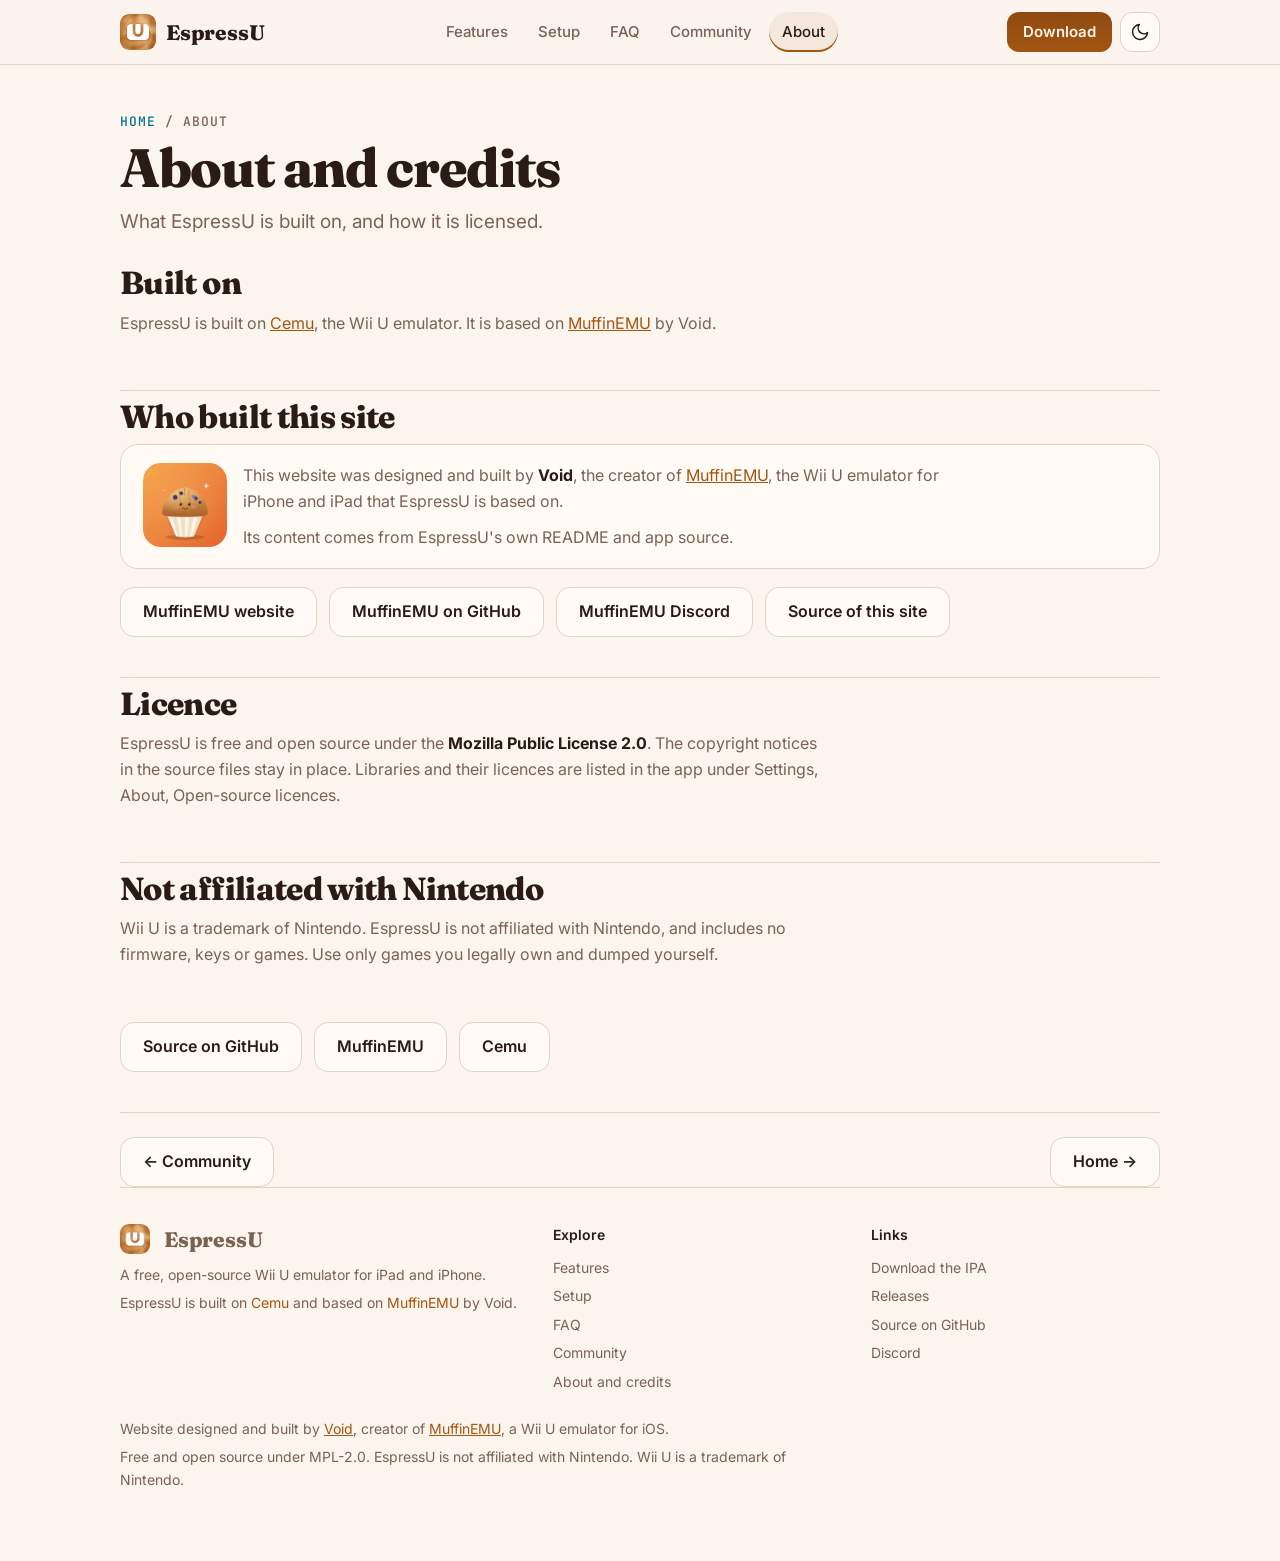
==== commit 0a56c5c0: "Footer credit: say MuffinEMU is a Wii U emulator for iOS Co-authored-by: Void <muffinemu.dev@gmail.c" ====
--- a/about.html
+++ b/about.html
@@ -52,7 +52,7 @@
     <div><p class="ft">Explore</p><a href="features.html">Features</a><a href="setup.html">Setup</a><a href="faq.html">FAQ</a><a href="community.html">Community</a><a href="about.html">About and credits</a></div>
     <div><p class="ft">Links</p><a href="https://github.com/EspressU/EspressU-Emu/releases/download/v1.0/EspressU-1.0.ipa" download>Download the IPA</a><a href="https://github.com/EspressU/EspressU-Emu/releases">Releases</a><a href="https://github.com/EspressU/EspressU-Emu">Source on GitHub</a><a href="https://discord.gg/HPRJGXTEt8">Discord</a></div>
   </div>
-  <p style="margin-top:22px">Website designed and built by <a href="about.html#built-by">Void</a>, creator of <a href="https://github.com/MuffinEMU/Muffin-EMU">MuffinEMU</a>.</p>
+  <p style="margin-top:22px">Website designed and built by <a href="about.html#built-by">Void</a>, creator of <a href="https://github.com/MuffinEMU/Muffin-EMU">MuffinEMU</a>, a Wii U emulator for iOS.</p>
   <p>Free and open source under MPL-2.0. EspressU is not affiliated with Nintendo. Wii U is a trademark of Nintendo.</p>
 </footer>
 </div>
--- a/assets/style.css
+++ b/assets/style.css
@@ -38,10 +38,10 @@
 nav.main a:hover{background:var(--bg2);color:var(--fg)}
 nav.main a[aria-current]{background:var(--bg2);color:var(--fg);box-shadow:inset 0 -2px 0 var(--crema)}
 .tools{display:flex;gap:8px;align-items:center}
-.icon-btn{width:40px;height:40px;border-radius:12px;border:1px solid var(--line);background:var(--card);color:var(--fg);display:grid;place-items:center;cursor:pointer}
+.icon-btn{width:40px;height:40px;padding:0;line-height:1;-webkit-appearance:none;appearance:none;border-radius:12px;border:1px solid var(--line);background:var(--card);color:var(--fg);display:grid;place-items:center;cursor:pointer}
 .icon-btn:hover{border-color:var(--blue)}
 .burger{display:none}
-.get{display:inline-flex;align-items:center;padding:9px 16px;border-radius:12px;font-weight:600;font-size:15px;text-decoration:none;
+.get{display:inline-flex;align-items:center;justify-content:center;height:40px;padding:0 16px;line-height:1.2;border-radius:12px;font-weight:600;font-size:15px;text-decoration:none;
   background:linear-gradient(180deg,var(--crema2),var(--crema));color:var(--on)}
 .get:hover{filter:brightness(1.06)}
 
@@ -53,7 +53,7 @@
 h1 em{font-style:normal;color:var(--crema)}
 .lead{font-size:19px;color:var(--muted);max-width:34em;margin:0 0 26px}
 .cta{display:flex;gap:12px;flex-wrap:wrap}
-.btn{display:inline-flex;align-items:center;gap:8px;padding:14px 22px;border-radius:14px;font-weight:600;text-decoration:none;border:1px solid var(--line);cursor:pointer;font:inherit;font-weight:600;color:inherit;background:none}
+.btn{display:inline-flex;align-items:center;justify-content:center;text-align:center;gap:8px;min-height:50px;padding:0 22px;line-height:1.2;-webkit-appearance:none;appearance:none;border-radius:14px;font-weight:600;text-decoration:none;border:1px solid var(--line);cursor:pointer;font:inherit;font-weight:600;color:inherit;background:none}
 .btn.main{background:linear-gradient(180deg,var(--crema2),var(--crema));color:var(--on);border-color:transparent;box-shadow:0 10px 30px -12px var(--crema)}
 .btn.main:hover{filter:brightness(1.06)}
 .btn.alt{background:var(--card)}
@@ -66,7 +66,8 @@
 
 /* quick path */
 .quick{display:grid;grid-template-columns:repeat(3,1fr);gap:12px;margin:0 0 8px}
-.quick a{display:flex;gap:14px;align-items:center;padding:16px 18px;border:1px solid var(--line);border-radius:var(--radius);background:var(--card);text-decoration:none}
+.quick a{display:flex;gap:14px;align-items:center;padding:16px 18px;border:1px solid var(--line);border-radius:var(--radius);background:var(--card);text-decoration:none;transition:border-color .15s,transform .15s}
+.quick a:hover{border-color:var(--blue);transform:translateY(-2px)}
 .quick b{font-weight:600}
 .quick span span{display:block;color:var(--muted);font-size:14px}
 .quick .num{display:grid;color:var(--on)}
@@ -98,7 +99,7 @@
 .steps .t{font-weight:600;display:block}
 .steps .d{color:var(--muted);font-size:15px}
 .steps .act{display:flex;gap:8px;flex-wrap:wrap;justify-content:flex-end;align-items:center;align-self:center}
-.mini{display:inline-flex;align-items:center;justify-content:center;min-height:40px;padding:8px 16px;border-radius:10px;border:1px solid var(--line);background:var(--bg2);font-weight:600;font-size:14px;text-decoration:none;color:inherit;cursor:pointer;font-family:inherit}
+.mini{display:inline-flex;align-items:center;justify-content:center;text-align:center;min-height:40px;padding:0 16px;line-height:1.2;-webkit-appearance:none;appearance:none;border-radius:10px;border:1px solid var(--line);background:var(--bg2);font-weight:600;font-size:14px;text-decoration:none;color:inherit;cursor:pointer;font-family:inherit}
 .mini:hover{border-color:var(--blue)}
 .mini.dl{background:linear-gradient(180deg,var(--crema2),var(--crema));color:var(--on);border-color:transparent}
 .reset{background:none;border:0;color:var(--muted);text-decoration:underline;cursor:pointer;font:inherit;font-size:14px;padding:0}
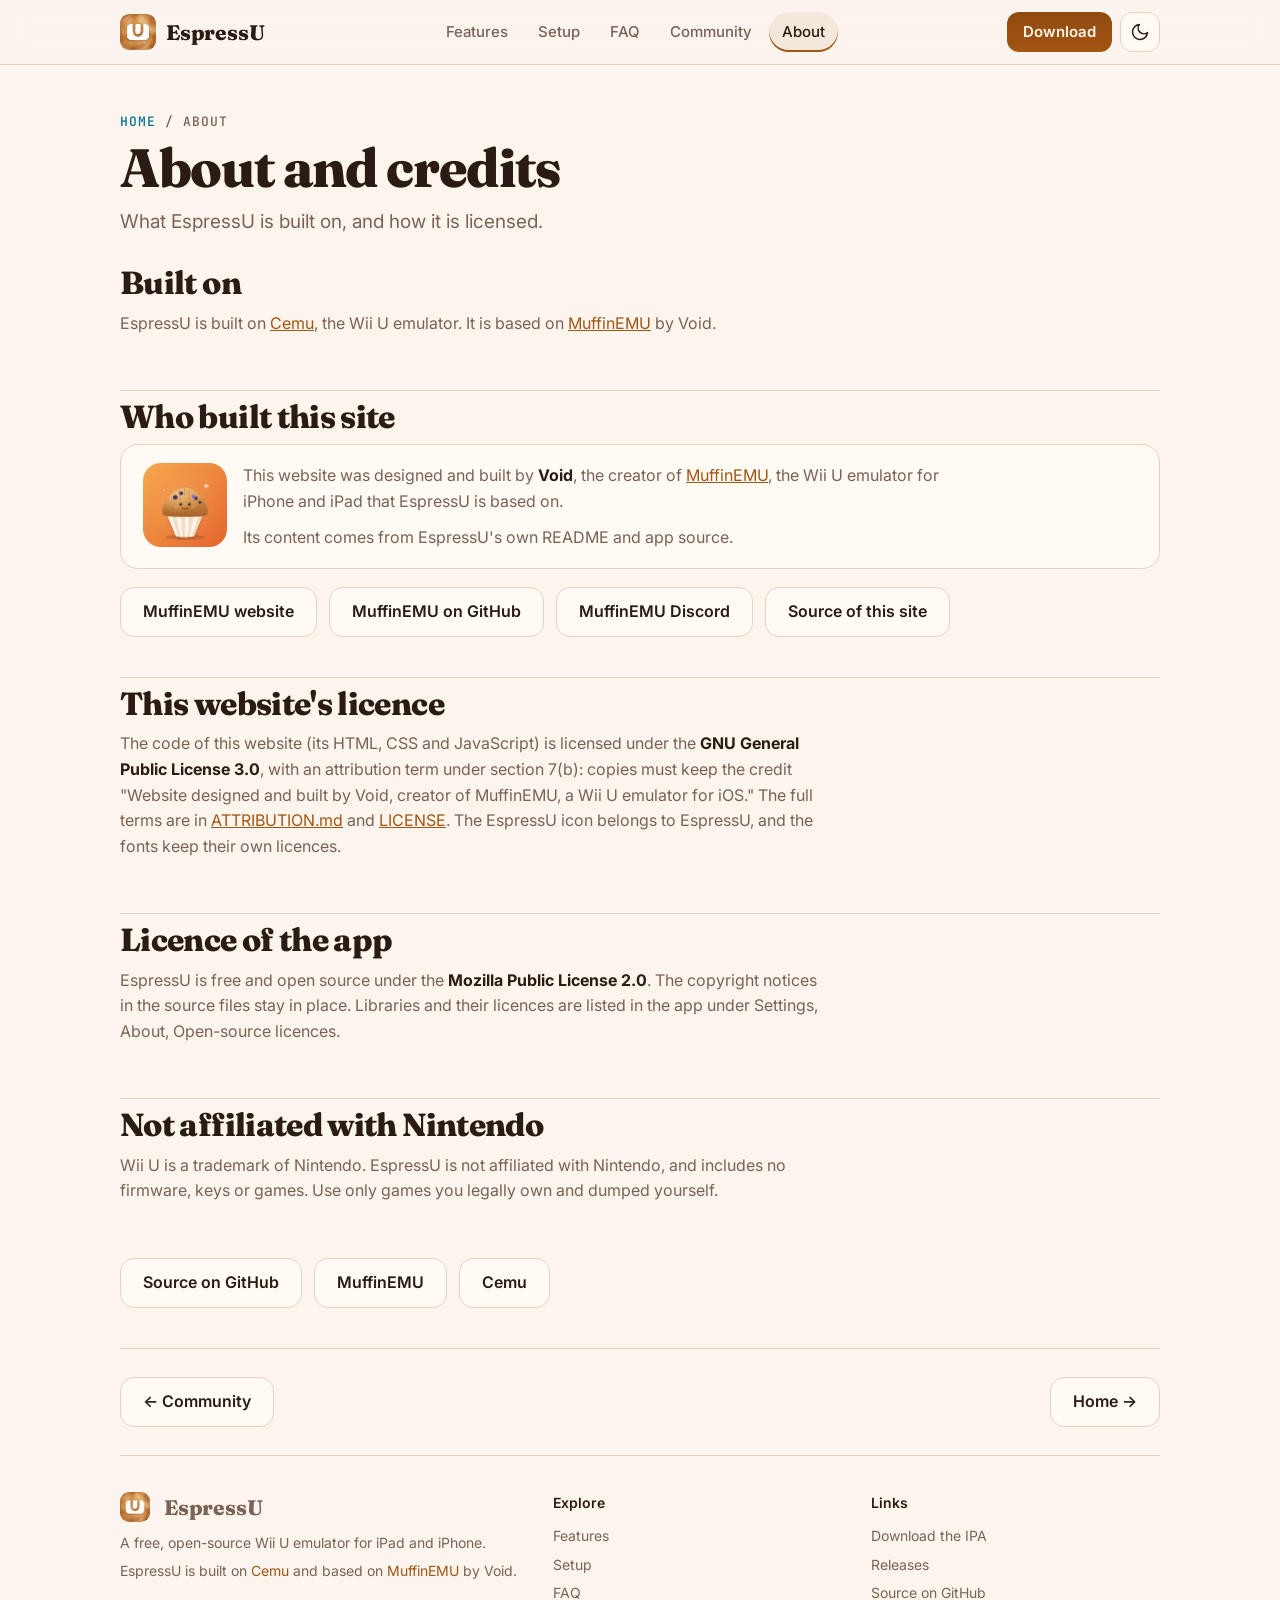
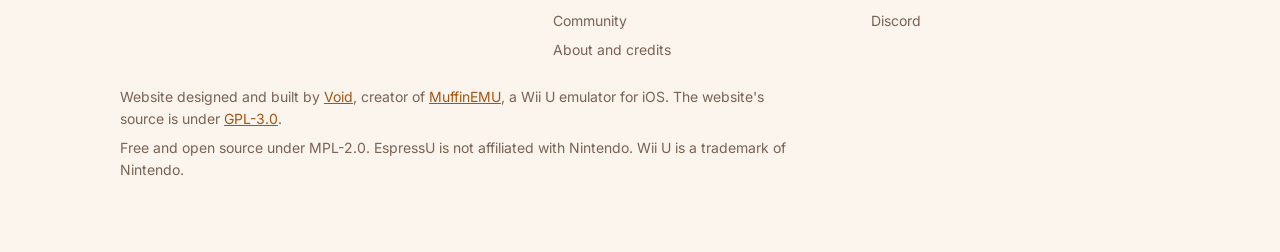
==== commit 183edc5b: "License the website under GPL-3.0 with an attribution term Adds LICENSE (GPL-3.0), ATTRIBUTION.md (s" ====
--- a/about.html
+++ b/about.html
@@ -1,6 +1,7 @@
 <!doctype html>
 <html lang="en">
 <head>
+<!-- Website for EspressU. Copyright (c) 2026 MuffinEMU Development Team (Void). SPDX-License-Identifier: GPL-3.0-only. Additional terms (GPL-3.0 section 7) apply: see ATTRIBUTION.md in https://github.com/MuffinEMU/EspressU-Site -->
 <meta charset="utf-8">
 <meta name="viewport" content="width=device-width, initial-scale=1, viewport-fit=cover">
 <title>About and credits - EspressU</title>
@@ -37,7 +38,9 @@
 <p>This website was designed and built by <strong>Void</strong>, the creator of <a href="https://github.com/MuffinEMU/Muffin-EMU" style="color:var(--crema)">MuffinEMU</a>, the Wii U emulator for iPhone and iPad that EspressU is based on.</p>
 <p>Its content comes from EspressU's own README and app source.</p></div></div>
 <div class="cta"><a class="btn alt" href="https://muffinemu.github.io/MuffinEMU/">MuffinEMU website</a><a class="btn alt" href="https://github.com/MuffinEMU/Muffin-EMU">MuffinEMU on GitHub</a><a class="btn alt" href="https://muffinemu.github.io/MuffinEMU/discord.html">MuffinEMU Discord</a><a class="btn alt" href="https://github.com/MuffinEMU/EspressU-Site">Source of this site</a></div></section>
-<section class="block"><h2>Licence</h2>
+<section class="block" id="site-licence"><h2>This website's licence</h2>
+<p>The code of this website (its HTML, CSS and JavaScript) is licensed under the <strong>GNU General Public License 3.0</strong>, with an attribution term under section 7(b): copies must keep the credit "Website designed and built by Void, creator of MuffinEMU, a Wii U emulator for iOS." The full terms are in <a href="https://github.com/MuffinEMU/EspressU-Site/blob/main/ATTRIBUTION.md" style="color:var(--crema)">ATTRIBUTION.md</a> and <a href="https://github.com/MuffinEMU/EspressU-Site/blob/main/LICENSE" style="color:var(--crema)">LICENSE</a>. The EspressU icon belongs to EspressU, and the fonts keep their own licences.</p></section>
+<section class="block"><h2>Licence of the app</h2>
 <p>EspressU is free and open source under the <strong>Mozilla Public License 2.0</strong>. The copyright notices in the source files stay in place. Libraries and their licences are listed in the app under Settings, About, Open-source licences.</p></section>
 <section class="block"><h2>Not affiliated with Nintendo</h2>
 <p>Wii U is a trademark of Nintendo. EspressU is not affiliated with Nintendo, and includes no firmware, keys or games. Use only games you legally own and dumped yourself.</p></section>
@@ -52,7 +55,7 @@
     <div><p class="ft">Explore</p><a href="features.html">Features</a><a href="setup.html">Setup</a><a href="faq.html">FAQ</a><a href="community.html">Community</a><a href="about.html">About and credits</a></div>
     <div><p class="ft">Links</p><a href="https://github.com/EspressU/EspressU-Emu/releases/download/v1.0/EspressU-1.0.ipa" download>Download the IPA</a><a href="https://github.com/EspressU/EspressU-Emu/releases">Releases</a><a href="https://github.com/EspressU/EspressU-Emu">Source on GitHub</a><a href="https://discord.gg/HPRJGXTEt8">Discord</a></div>
   </div>
-  <p style="margin-top:22px">Website designed and built by <a href="about.html#built-by">Void</a>, creator of <a href="https://github.com/MuffinEMU/Muffin-EMU">MuffinEMU</a>, a Wii U emulator for iOS.</p>
+  <p style="margin-top:22px">Website designed and built by <a href="about.html#built-by">Void</a>, creator of <a href="https://github.com/MuffinEMU/Muffin-EMU">MuffinEMU</a>, a Wii U emulator for iOS. The website's source is under <a href="about.html#site-licence">GPL-3.0</a>.</p>
   <p>Free and open source under MPL-2.0. EspressU is not affiliated with Nintendo. Wii U is a trademark of Nintendo.</p>
 </footer>
 </div>
--- a/assets/style.css
+++ b/assets/style.css
@@ -1,3 +1,5 @@
+/* EspressU website. Copyright (c) 2026 MuffinEMU Development Team (Void).
+ * SPDX-License-Identifier: GPL-3.0-only. Additional terms (GPL-3.0 section 7) apply: see ATTRIBUTION.md. */
 :root{
   --bg:#1a1210; --bg2:#231916; --card:#2b201c; --line:#3d2e28;
   --fg:#f6ece3; --muted:#bfa99b; --crema:#e8a766; --crema2:#f4c48d; --blue:#35c3f0; --blue-d:#0b2a36;
@@ -159,7 +161,7 @@
 .prose li{margin:6px 0}
 .prose strong{color:var(--fg)}
 .cards3{display:grid;grid-template-columns:repeat(auto-fit,minmax(260px,1fr));gap:16px;margin:18px 0}
-.next{display:flex;justify-content:space-between;gap:12px;flex-wrap:wrap;margin-top:40px;padding-top:24px;border-top:1px solid var(--line)}
+.next{display:flex;justify-content:space-between;align-items:center;gap:12px;flex-wrap:wrap;margin:40px 0 0;padding:28px 0;border-top:1px solid var(--line)}
 .search{width:100%;max-width:460px;padding:12px 16px;border-radius:14px;border:1px solid var(--line);background:var(--card);color:var(--fg);font:inherit;margin-bottom:20px}
 .empty{color:var(--muted);display:none}
 .kbd{font:500 13px 'JetBrains Mono',monospace;background:var(--bg2);border:1px solid var(--line);border-radius:6px;padding:1px 7px}
